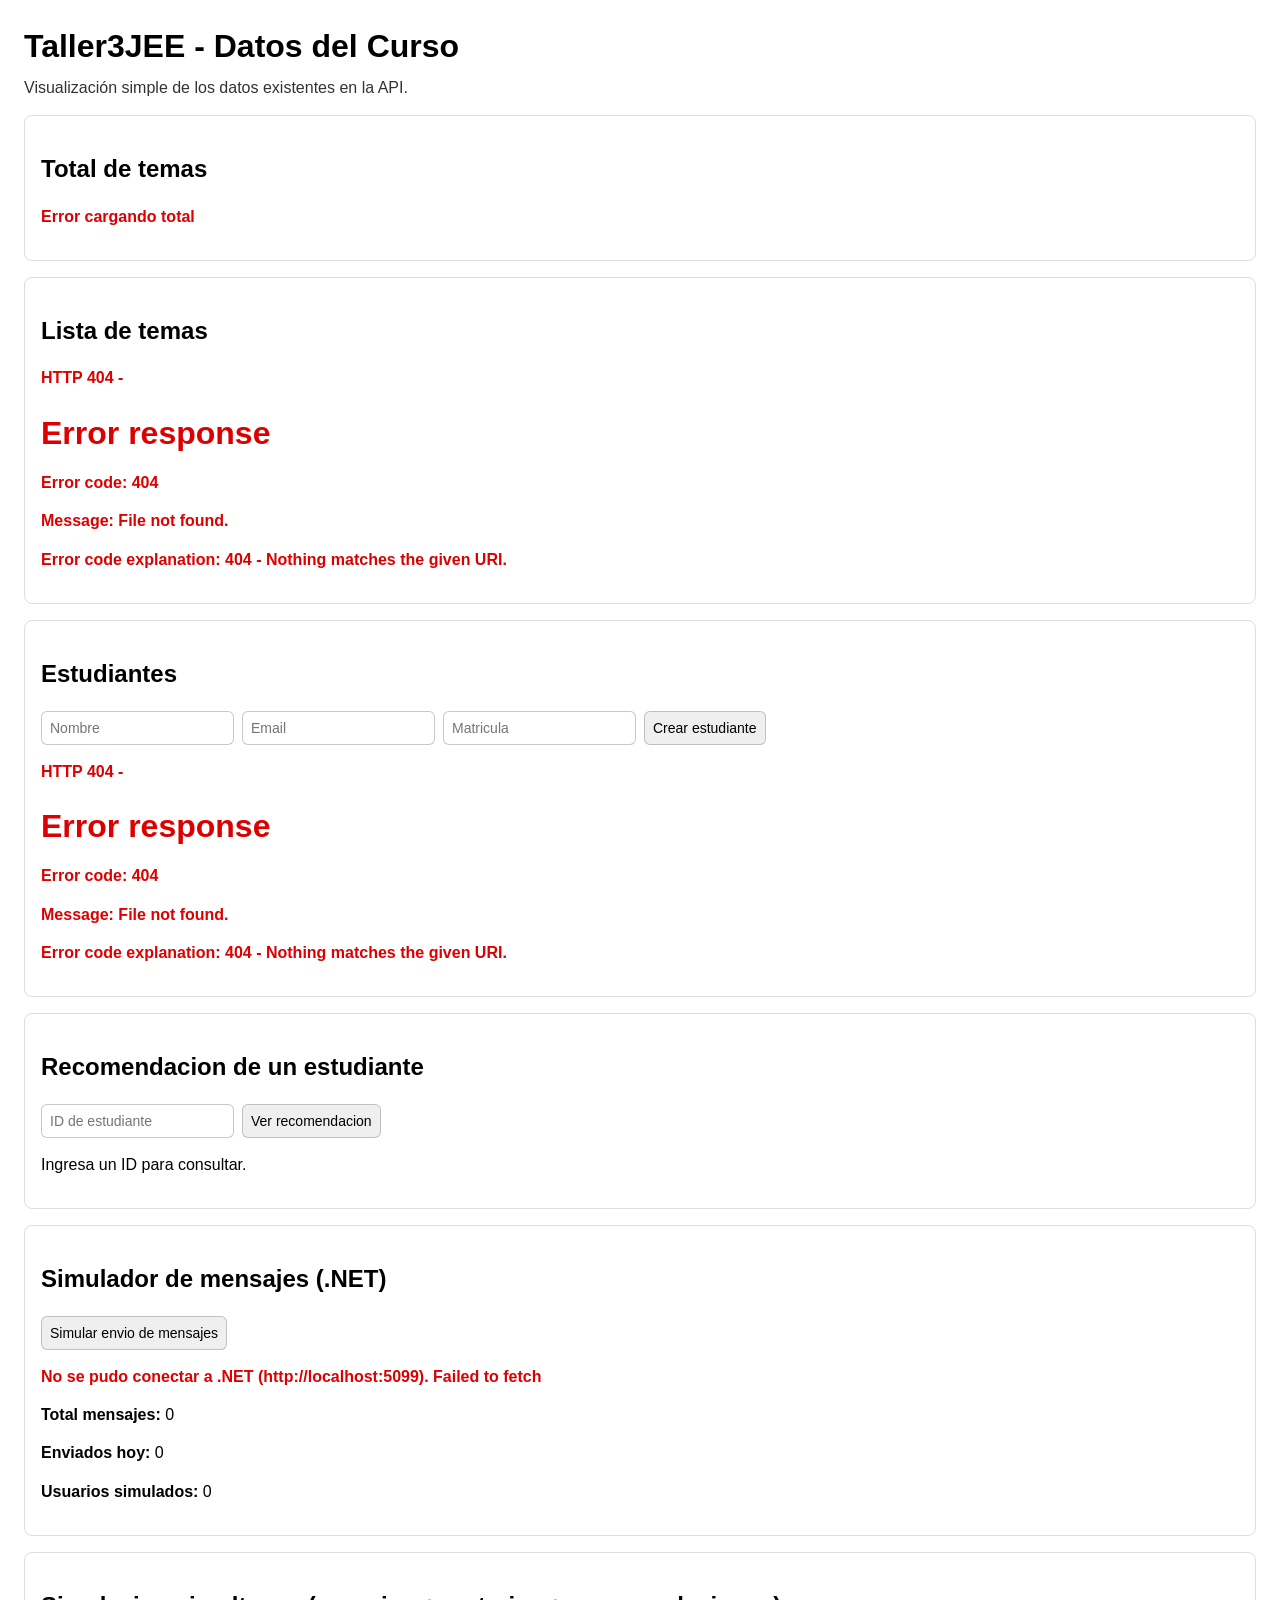
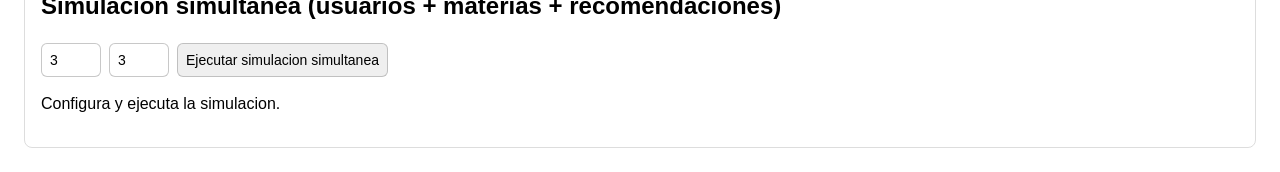
==== Taller3JEE-main/src/main/resources/static/index.html @ c7342e8e "Test para pruebas" ====
<!doctype html>
<html lang="es">
<head>
    <meta charset="UTF-8">
    <meta name="viewport" content="width=device-width, initial-scale=1.0">
    <title>Taller3JEE - Datos del Curso</title>
    <style>
        :root {
            color-scheme: light dark;
        }

        body {
            font-family: Arial, sans-serif;
            margin: 24px;
            line-height: 1.4;
        }

        h1 {
            margin-bottom: 8px;
        }

        .muted {
            opacity: 0.8;
            margin-top: 0;
        }

        .card {
            border: 1px solid #9995;
            border-radius: 8px;
            padding: 16px;
            margin-bottom: 16px;
        }

        .error {
            color: #d00;
            font-weight: bold;
        }

        ul {
            padding-left: 18px;
        }

        li {
            margin-bottom: 8px;
        }

        .badge {
            display: inline-block;
            border: 1px solid #9998;
            border-radius: 999px;
            padding: 2px 10px;
            font-size: 12px;
            margin-left: 8px;
        }

        .row {
            display: flex;
            gap: 8px;
            flex-wrap: wrap;
            margin-bottom: 8px;
        }

        input, button {
            padding: 8px;
            border-radius: 6px;
            border: 1px solid #9998;
            font-size: 14px;
        }

        button {
            cursor: pointer;
        }
    </style>
</head>
<body>
<h1>Taller3JEE - Datos del Curso</h1>
<p class="muted">Visualización simple de los datos existentes en la API.</p>

<div class="card">
    <h2>Total de temas</h2>
    <p id="total">Cargando...</p>
</div>

<div class="card">
    <h2>Lista de temas</h2>
    <p id="estadoTemas">Cargando temas...</p>
    <ul id="temas"></ul>
</div>

<div class="card">
    <h2>Estudiantes</h2>
    <div class="row">
        <input id="nombre" type="text" placeholder="Nombre">
        <input id="email" type="email" placeholder="Email">
        <input id="matricula" type="text" placeholder="Matricula">
        <button id="crearEstudianteBtn">Crear estudiante</button>
    </div>
    <p id="estadoEstudiantes">Cargando estudiantes...</p>
    <ul id="estudiantes"></ul>
</div>

<div class="card">
    <h2>Recomendacion de un estudiante</h2>
    <div class="row">
        <input id="estudianteIdRecomendacion" type="number" min="1" placeholder="ID de estudiante">
        <button id="verRecomendacionBtn">Ver recomendacion</button>
    </div>
    <p id="estadoRecomendacion">Ingresa un ID para consultar.</p>
    <div id="recomendacion"></div>
</div>

<div class="card">
    <h2>Simulador de mensajes (.NET)</h2>
    <div class="row">
        <button id="simularMensajesBtn">Simular envio de mensajes</button>
    </div>
    <p id="estadoMensajeriaDotnet">Cargando datos de mensajeria...</p>
    <p><strong>Total mensajes:</strong> <span id="dotnetTotalMensajes">0</span></p>
    <p><strong>Enviados hoy:</strong> <span id="dotnetEnviadosHoy">0</span></p>
    <p><strong>Usuarios simulados:</strong> <span id="dotnetUsuarios">0</span></p>
    <ul id="dotnetTipos"></ul>
</div>

<div class="card">
    <h2>Simulacion simultanea (usuarios + materias + recomendaciones)</h2>
    <div class="row">
        <input id="simUsuariosCantidad" type="number" min="1" max="10" value="3" placeholder="Usuarios">
        <input id="simMateriasPorUsuario" type="number" min="1" max="10" value="3" placeholder="Materias por usuario">
        <button id="simulacionCompletaBtn">Ejecutar simulacion simultanea</button>
    </div>
    <p id="estadoSimulacionCompleta">Configura y ejecuta la simulacion.</p>
    <ul id="resultadoSimulacionCompleta"></ul>
</div>

<script>
    const totalEl = document.getElementById("total");
    const estadoTemasEl = document.getElementById("estadoTemas");
    const temasEl = document.getElementById("temas");
    const estadoEstudiantesEl = document.getElementById("estadoEstudiantes");
    const estudiantesEl = document.getElementById("estudiantes");
    const estadoRecomendacionEl = document.getElementById("estadoRecomendacion");
    const recomendacionEl = document.getElementById("recomendacion");
    const estadoMensajeriaDotnetEl = document.getElementById("estadoMensajeriaDotnet");
    const dotnetTiposEl = document.getElementById("dotnetTipos");
    const estadoSimulacionCompletaEl = document.getElementById("estadoSimulacionCompleta");
    const resultadoSimulacionCompletaEl = document.getElementById("resultadoSimulacionCompleta");

    function escapeHtml(text) {
        return String(text ?? "")
            .replaceAll("&", "&amp;")
            .replaceAll("<", "&lt;")
            .replaceAll(">", "&gt;")
            .replaceAll('"', "&quot;")
            .replaceAll("'", "&#039;");
    }

    async function getJson(url, options) {
        const response = await fetch(url, options);
        if (!response.ok) {
            let details = "";
            try {
                details = await response.text();
            } catch (e) {
                details = "";
            }
            throw new Error(`HTTP ${response.status}${details ? ` - ${details}` : ""}`);
        }
        return response.json();
    }

    async function cargarDatos() {
        try {
            const [total, temas, estudiantes] = await Promise.all([
                getJson("/taller3jee/api/v1/cursos/total"),
                getJson("/taller3jee/api/v1/cursos/temas"),
                getJson("/taller3jee/api/v1/estudiantes")
            ]);

            totalEl.textContent = String(total);
            estadoTemasEl.textContent = temas.length
                ? `Se encontraron ${temas.length} temas.`
                : "No hay temas disponibles.";

            temasEl.innerHTML = "";

            for (const tema of temas) {
                const li = document.createElement("li");
                li.innerHTML = `
                    <strong>${tema.numeroOrden}. ${tema.titulo ?? "Sin título"}</strong>
                    <span class="badge">${tema.tipoTema ?? "N/A"}</span>
                    <br>
                    <small>${tema.descripcion ?? "Sin descripción"}</small>
                `;
                temasEl.appendChild(li);
            }

            estadoEstudiantesEl.textContent = estudiantes.length
                ? `Hay ${estudiantes.length} estudiantes registrados.`
                : "No hay estudiantes registrados.";

            estudiantesEl.innerHTML = "";
            for (const estudiante of estudiantes) {
                const li = document.createElement("li");
                li.innerHTML = `
                    <strong>ID ${estudiante.id} - ${escapeHtml(estudiante.nombre)}</strong>
                    <span class="badge">${escapeHtml(estudiante.estado ?? "N/A")}</span>
                    <br>
                    <small>${escapeHtml(estudiante.email)} | Matricula: ${escapeHtml(estudiante.matricula ?? "N/A")}</small>
                `;
                estudiantesEl.appendChild(li);
            }

            if (estudiantes.length > 0) {
                document.getElementById("estudianteIdRecomendacion").value = estudiantes[0].id;
            }
        } catch (error) {
            totalEl.innerHTML = '<span class="error">Error cargando total</span>';
            estadoTemasEl.innerHTML = `<span class="error">${error.message}</span>`;
            estadoEstudiantesEl.innerHTML = `<span class="error">${error.message}</span>`;
        }
    }

    async function crearEstudiante() {
        const nombre = document.getElementById("nombre").value.trim();
        const email = document.getElementById("email").value.trim();
        const matricula = document.getElementById("matricula").value.trim();

        if (!nombre || !email || !matricula) {
            estadoEstudiantesEl.innerHTML = '<span class="error">Completa nombre, email y matricula.</span>';
            return;
        }

        try {
            await getJson("/taller3jee/api/v1/estudiantes", {
                method: "POST",
                headers: { "Content-Type": "application/json" },
                body: JSON.stringify({ nombre, email, matricula })
            });
            estadoEstudiantesEl.textContent = "Estudiante creado correctamente.";
            document.getElementById("nombre").value = "";
            document.getElementById("email").value = "";
            document.getElementById("matricula").value = "";
            await cargarDatos();
        } catch (error) {
            estadoEstudiantesEl.innerHTML = `<span class="error">${error.message}</span>`;
        }
    }

    async function verRecomendacion() {
        const estudianteId = document.getElementById("estudianteIdRecomendacion").value.trim();
        if (!estudianteId) {
            estadoRecomendacionEl.innerHTML = '<span class="error">Ingresa un ID valido.</span>';
            return;
        }

        try {
            const recomendacion = await getJson(`/taller3jee/api/v1/recomendaciones/${estudianteId}`);
            estadoRecomendacionEl.textContent = "Recomendacion obtenida.";
            recomendacionEl.innerHTML = `
                <p><strong>Tema recomendado:</strong> ${escapeHtml(recomendacion.temaRecomendadoTitulo ?? "N/A")}</p>
                <p><strong>Tipo:</strong> ${escapeHtml(recomendacion.tipo ?? "N/A")}</p>
                <p><strong>Razon:</strong> ${escapeHtml(recomendacion.razon ?? "Sin razon disponible")}</p>
                <p><strong>Nivel de confianza:</strong> ${escapeHtml(recomendacion.nivelConfianza ?? "N/A")}</p>
            `;
        } catch (error) {
            estadoRecomendacionEl.innerHTML = `<span class="error">${error.message}</span>`;
            recomendacionEl.innerHTML = "";
        }
    }

    async function cargarMensajeriaDotnet() {
        try {
            const [resumen, tipos] = await Promise.all([
                getJson("http://localhost:5099/api/estadisticas/resumen"),
                getJson("http://localhost:5099/api/estadisticas/tipo")
            ]);

            document.getElementById("dotnetTotalMensajes").textContent = resumen.totalMensajes ?? 0;
            document.getElementById("dotnetEnviadosHoy").textContent = resumen.enviadosHoy ?? 0;
            document.getElementById("dotnetUsuarios").textContent = resumen.totalUsuarios ?? 0;

            dotnetTiposEl.innerHTML = "";
            tipos.forEach(item => {
                const li = document.createElement("li");
                li.textContent = `${item.tipo}: ${item.cantidad} (${item.porcentaje}%)`;
                dotnetTiposEl.appendChild(li);
            });

            estadoMensajeriaDotnetEl.textContent = "Mensajeria sincronizada correctamente con .NET.";
        } catch (error) {
            estadoMensajeriaDotnetEl.innerHTML = `<span class="error">No se pudo conectar a .NET (http://localhost:5099). ${error.message}</span>`;
        }
    }

    async function simularMensajesDotnet() {
        try {
            await getJson("http://localhost:5099/api/simulacion/ejecutar?cantidadMensajes=5", {
                method: "POST"
            });
            estadoMensajeriaDotnetEl.textContent = "Simulacion ejecutada en .NET.";
            await cargarMensajeriaDotnet();
        } catch (error) {
            estadoMensajeriaDotnetEl.innerHTML = `<span class="error">${error.message}</span>`;
        }
    }

    function mezclarArreglo(arreglo) {
        const copia = [...arreglo];
        for (let i = copia.length - 1; i > 0; i--) {
            const j = Math.floor(Math.random() * (i + 1));
            [copia[i], copia[j]] = [copia[j], copia[i]];
        }
        return copia;
    }

    async function simularUsuarioConMaterias(temas, materiasPorUsuario, indice) {
        const now = Date.now();
        const estudiantePayload = {
            nombre: `SimUser ${indice + 1} - ${now}`,
            email: `simuser${indice + 1}_${now}@demo.local`,
            matricula: `SIM-${now}-${indice + 1}`
        };

        const estudiante = await getJson("/taller3jee/api/v1/estudiantes", {
            method: "POST",
            headers: { "Content-Type": "application/json" },
            body: JSON.stringify(estudiantePayload)
        });

        const temasUnicos = mezclarArreglo(temas).slice(0, materiasPorUsuario);
        const resultadosMaterias = await Promise.all(
            temasUnicos.map(t =>
                getJson("/taller3jee/api/v1/simulacion/ejercicio", {
                    method: "POST",
                    headers: { "Content-Type": "application/json" },
                    body: JSON.stringify({ estudianteId: estudiante.id, temaId: t.id })
                })
            )
        );

        const recomendacion = await getJson(`/taller3jee/api/v1/recomendaciones/${estudiante.id}`);

        return {
            estudiante,
            temas: temasUnicos,
            resultadosMaterias,
            recomendacion
        };
    }

    async function simulacionCompleta() {
        const usuariosCantidad = Number(document.getElementById("simUsuariosCantidad").value || "0");
        const materiasPorUsuario = Number(document.getElementById("simMateriasPorUsuario").value || "0");

        if (usuariosCantidad < 1 || materiasPorUsuario < 1) {
            estadoSimulacionCompletaEl.innerHTML = '<span class="error">Cantidad de usuarios y materias debe ser mayor a 0.</span>';
            return;
        }

        try {
            estadoSimulacionCompletaEl.textContent = "Ejecutando simulacion simultanea...";
            resultadoSimulacionCompletaEl.innerHTML = "";

            const temas = await getJson("/taller3jee/api/v1/cursos/temas");
            if (!temas.length) {
                estadoSimulacionCompletaEl.innerHTML = '<span class="error">No hay materias disponibles.</span>';
                return;
            }

            const materiasAUsar = Math.min(materiasPorUsuario, temas.length);

            const simulacionesUsuariosPromise = Promise.all(
                Array.from({ length: usuariosCantidad }, (_, idx) =>
                    simularUsuarioConMaterias(temas, materiasAUsar, idx)
                )
            );

            const simulacionMensajesPromise = getJson(
                `http://localhost:5099/api/simulacion/ejecutar?cantidadMensajes=${Math.max(usuariosCantidad * materiasAUsar, 3)}`,
                { method: "POST" }
            ).catch(() => null);

            const [simulacionesUsuarios, simulacionMensajes] = await Promise.all([
                simulacionesUsuariosPromise,
                simulacionMensajesPromise
            ]);

            for (const item of simulacionesUsuarios) {
                const li = document.createElement("li");
                const materiasTexto = item.temas.map(t => `${t.numeroOrden}. ${t.titulo}`).join(" | ");
                li.innerHTML = `
                    <strong>${escapeHtml(item.estudiante.nombre)} (ID ${item.estudiante.id})</strong><br>
                    <small>Materias simuladas (sin repetir): ${escapeHtml(materiasTexto)}</small><br>
                    <small>Recomendacion: ${escapeHtml(item.recomendacion.tipo ?? "N/A")} - ${escapeHtml(item.recomendacion.temaRecomendadoTitulo ?? "Sin tema")}</small>
                `;
                resultadoSimulacionCompletaEl.appendChild(li);
            }

            const estadoMensajes = simulacionMensajes
                ? `Mensajeria .NET: ${simulacionMensajes.mensajesGenerados ?? 0} mensajes generados.`
                : "Mensajeria .NET no disponible en este momento.";
            estadoSimulacionCompletaEl.textContent = `Simulacion completada para ${simulacionesUsuarios.length} usuarios. ${estadoMensajes}`;

            await Promise.all([cargarDatos(), cargarMensajeriaDotnet()]);
        } catch (error) {
            estadoSimulacionCompletaEl.innerHTML = `<span class="error">${error.message}</span>`;
        }
    }

    document.getElementById("crearEstudianteBtn").addEventListener("click", crearEstudiante);
    document.getElementById("verRecomendacionBtn").addEventListener("click", verRecomendacion);
    document.getElementById("simularMensajesBtn").addEventListener("click", simularMensajesDotnet);
    document.getElementById("simulacionCompletaBtn").addEventListener("click", simulacionCompleta);

    cargarDatos();
    cargarMensajeriaDotnet();
    setInterval(cargarMensajeriaDotnet, 7000);
</script>
</body>
</html>
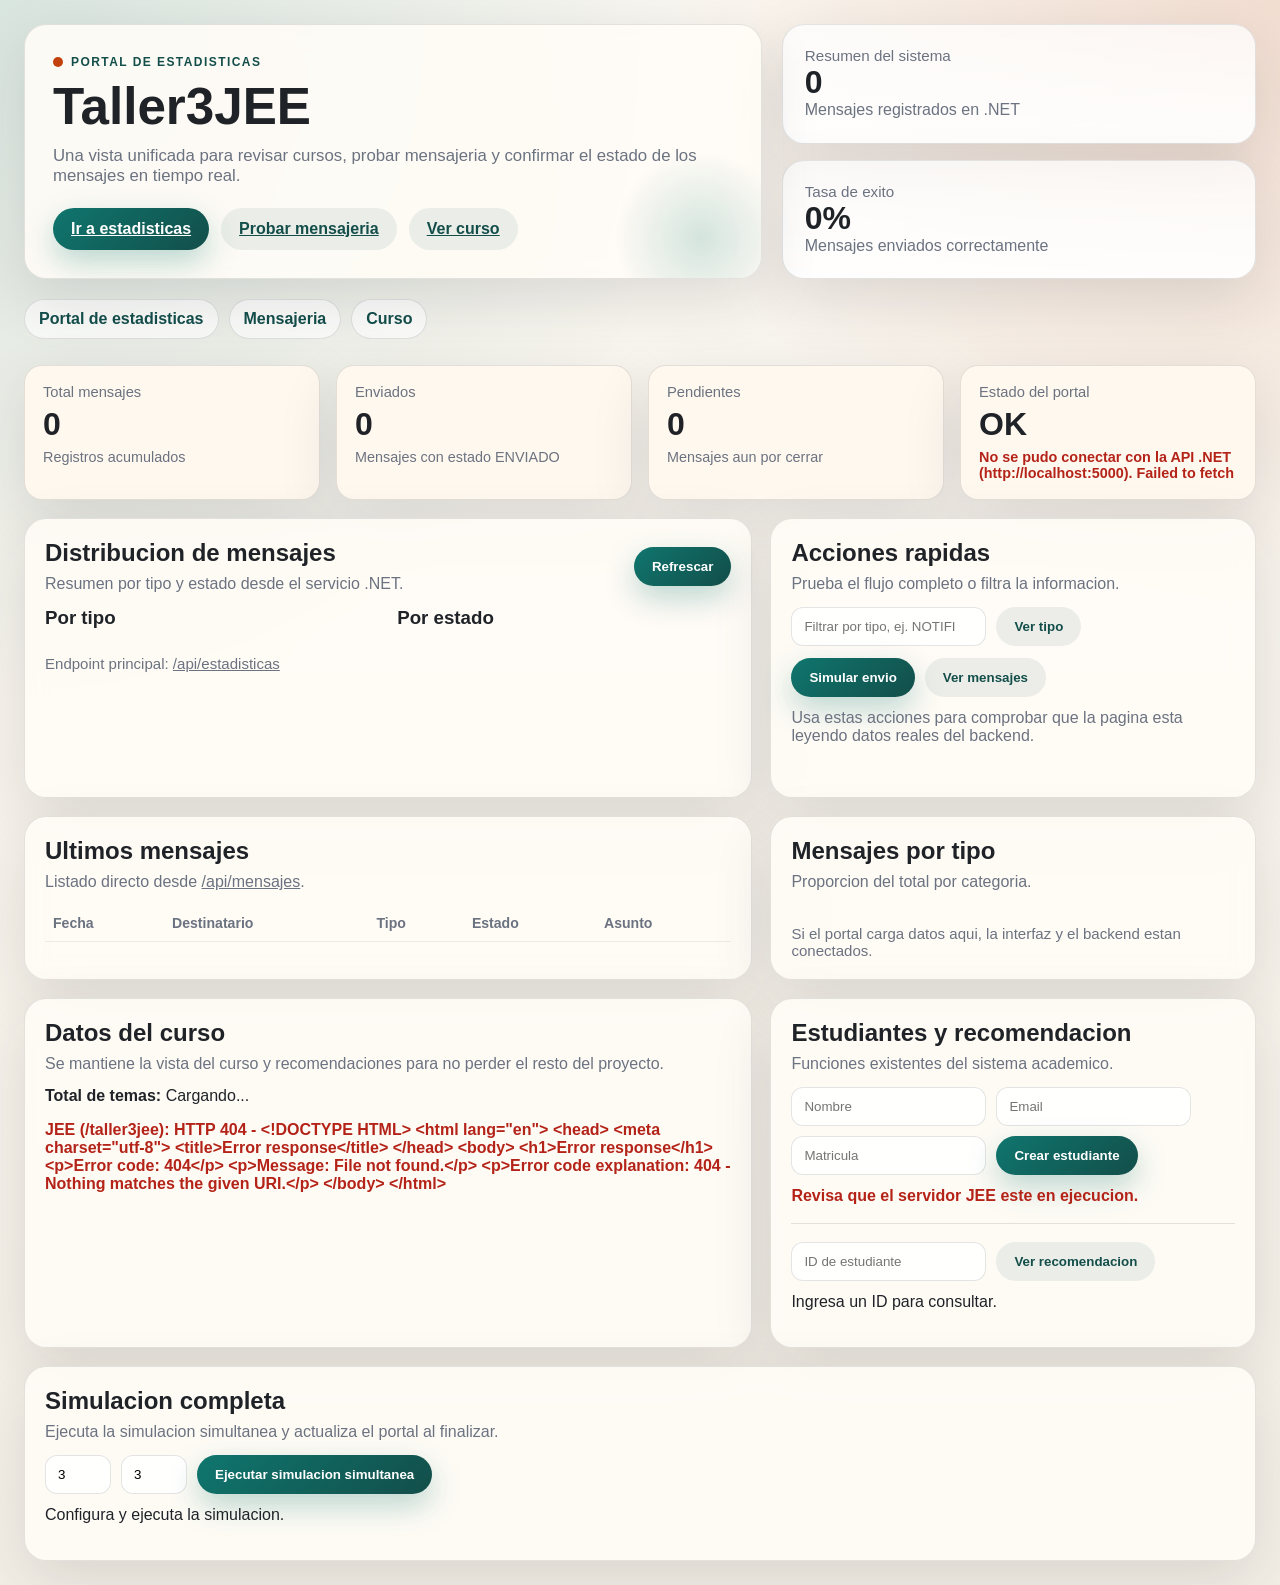
==== commit bc8f7090: "Update project and add README for execution" ====
--- a/Taller3JEE-main/src/main/resources/static/index.html
+++ b/Taller3JEE-main/src/main/resources/static/index.html
@@ -3,136 +3,590 @@
 <head>
     <meta charset="UTF-8">
     <meta name="viewport" content="width=device-width, initial-scale=1.0">
-    <title>Taller3JEE - Datos del Curso</title>
+    <title>Taller3JEE - Portal de Estadisticas</title>
     <style>
         :root {
-            color-scheme: light dark;
+            --bg: #f4efe6;
+            --panel: rgba(255, 252, 247, 0.9);
+            --panel-strong: #fff8ef;
+            --text: #1f2328;
+            --muted: #6b7280;
+            --border: rgba(31, 35, 40, 0.12);
+            --primary: #0f766e;
+            --primary-2: #134e4a;
+            --accent: #c2410c;
+            --success: #1d7f4f;
+            --danger: #b42318;
+            --shadow: 0 20px 60px rgba(31, 35, 40, 0.12);
+        }
+
+        * {
+            box-sizing: border-box;
+        }
+
+        html {
+            scroll-behavior: smooth;
         }
 
         body {
-            font-family: Arial, sans-serif;
-            margin: 24px;
-            line-height: 1.4;
+            margin: 0;
+            color: var(--text);
+            font-family: "Segoe UI", Tahoma, Geneva, Verdana, sans-serif;
+            background:
+                radial-gradient(circle at top left, rgba(15, 118, 110, 0.14), transparent 35%),
+                radial-gradient(circle at top right, rgba(194, 65, 12, 0.14), transparent 30%),
+                linear-gradient(180deg, #faf7f1 0%, var(--bg) 100%);
+        }
+
+        a {
+            color: inherit;
+        }
+
+        .shell {
+            max-width: 1280px;
+            margin: 0 auto;
+            padding: 24px;
+        }
+
+        .hero {
+            display: grid;
+            grid-template-columns: 1.4fr 0.9fr;
+            gap: 20px;
+            align-items: stretch;
+            margin-bottom: 20px;
+        }
+
+        .hero-panel,
+        .card {
+            background: var(--panel);
+            border: 1px solid var(--border);
+            border-radius: 22px;
+            box-shadow: var(--shadow);
+            backdrop-filter: blur(10px);
+        }
+
+        .hero-panel {
+            padding: 28px;
+            position: relative;
+            overflow: hidden;
+        }
+
+        .hero-panel::after {
+            content: "";
+            position: absolute;
+            inset: auto -30px -50px auto;
+            width: 180px;
+            height: 180px;
+            border-radius: 50%;
+            background: radial-gradient(circle, rgba(15, 118, 110, 0.18), transparent 68%);
+        }
+
+        .eyebrow {
+            display: inline-flex;
+            align-items: center;
+            gap: 8px;
+            font-size: 12px;
+            letter-spacing: 0.12em;
+            text-transform: uppercase;
+            color: var(--primary-2);
+            font-weight: 700;
+            margin-bottom: 12px;
+        }
+
+        .eyebrow::before {
+            content: "";
+            width: 10px;
+            height: 10px;
+            border-radius: 999px;
+            background: var(--accent);
+        }
+
+        h1, h2, h3, p {
+            margin-top: 0;
         }
 
         h1 {
-            margin-bottom: 8px;
-        }
-
-        .muted {
-            opacity: 0.8;
-            margin-top: 0;
+            font-size: clamp(2rem, 4vw, 3.6rem);
+            line-height: 1;
+            margin-bottom: 14px;
+        }
+
+        .lead {
+            max-width: 720px;
+            font-size: 1.05rem;
+            color: var(--muted);
+            margin-bottom: 22px;
+        }
+
+        .hero-actions {
+            display: flex;
+            gap: 12px;
+            flex-wrap: wrap;
+        }
+
+        .button,
+        button {
+            border: 0;
+            border-radius: 999px;
+            padding: 12px 18px;
+            cursor: pointer;
+            font-weight: 700;
+            transition: transform 0.18s ease, box-shadow 0.18s ease, background 0.18s ease;
+        }
+
+        .button:hover,
+        button:hover {
+            transform: translateY(-1px);
+        }
+
+        .button.primary,
+        button.primary {
+            background: linear-gradient(135deg, var(--primary), var(--primary-2));
+            color: white;
+            box-shadow: 0 12px 30px rgba(15, 118, 110, 0.28);
+        }
+
+        .button.secondary,
+        button.secondary {
+            background: rgba(19, 78, 74, 0.08);
+            color: var(--primary-2);
+        }
+
+        .hero-side {
+            display: grid;
+            gap: 16px;
+        }
+
+        .summary-chip {
+            padding: 22px;
+            border-radius: 22px;
+            background: linear-gradient(180deg, rgba(255,255,255,0.72), rgba(255,255,255,0.92));
+            border: 1px solid var(--border);
+            box-shadow: var(--shadow);
+        }
+
+        .summary-chip .value {
+            font-size: 2rem;
+            font-weight: 800;
+        }
+
+        .summary-chip .label {
+            color: var(--muted);
+            font-size: 0.95rem;
+        }
+
+        .nav {
+            display: flex;
+            flex-wrap: wrap;
+            gap: 10px;
+            margin: 20px 0 26px;
+        }
+
+        .nav a {
+            text-decoration: none;
+            padding: 10px 14px;
+            border-radius: 999px;
+            background: rgba(255,255,255,0.7);
+            border: 1px solid var(--border);
+            color: var(--primary-2);
+            font-weight: 700;
+        }
+
+        .grid-portal {
+            display: grid;
+            grid-template-columns: repeat(4, minmax(0, 1fr));
+            gap: 16px;
+            margin-bottom: 18px;
+        }
+
+        .metric {
+            padding: 18px;
+            background: var(--panel-strong);
+            border: 1px solid var(--border);
+            border-radius: 18px;
+            box-shadow: var(--shadow);
+        }
+
+        .metric .label {
+            color: var(--muted);
+            font-size: 0.92rem;
+        }
+
+        .metric .value {
+            font-size: 2rem;
+            font-weight: 800;
+            margin-top: 6px;
+        }
+
+        .metric .detail {
+            color: var(--muted);
+            font-size: 0.9rem;
+            margin-top: 6px;
+        }
+
+        .layout {
+            display: grid;
+            grid-template-columns: 1.2fr 0.8fr;
+            gap: 18px;
+            margin-bottom: 18px;
         }
 
         .card {
-            border: 1px solid #9995;
-            border-radius: 8px;
-            padding: 16px;
-            margin-bottom: 16px;
-        }
-
-        .error {
-            color: #d00;
-            font-weight: bold;
-        }
-
-        ul {
-            padding-left: 18px;
-        }
-
-        li {
-            margin-bottom: 8px;
+            padding: 20px;
+        }
+
+        .card-header {
+            display: flex;
+            align-items: center;
+            justify-content: space-between;
+            gap: 10px;
+            margin-bottom: 14px;
+        }
+
+        .card-header p {
+            color: var(--muted);
+            margin-bottom: 0;
+        }
+
+        .stat-list {
+            display: grid;
+            gap: 12px;
+        }
+
+        .stat-row {
+            display: grid;
+            grid-template-columns: 120px 1fr 70px;
+            gap: 10px;
+            align-items: center;
+        }
+
+        .bar {
+            height: 12px;
+            background: rgba(19, 78, 74, 0.12);
+            border-radius: 999px;
+            overflow: hidden;
+        }
+
+        .bar > span {
+            display: block;
+            height: 100%;
+            border-radius: inherit;
+            background: linear-gradient(90deg, var(--primary), #2f855a);
+        }
+
+        .mini-list {
+            display: grid;
+            gap: 10px;
+            padding-left: 0;
+            list-style: none;
+        }
+
+        .mini-list li {
+            padding: 12px 14px;
+            border-radius: 14px;
+            border: 1px solid var(--border);
+            background: rgba(255,255,255,0.65);
         }
 
         .badge {
-            display: inline-block;
-            border: 1px solid #9998;
+            display: inline-flex;
+            align-items: center;
+            gap: 6px;
+            padding: 4px 10px;
             border-radius: 999px;
-            padding: 2px 10px;
+            background: rgba(15, 118, 110, 0.12);
+            color: var(--primary-2);
             font-size: 12px;
-            margin-left: 8px;
+            font-weight: 700;
+        }
+
+        .badge.success {
+            background: rgba(29, 127, 79, 0.12);
+            color: var(--success);
+        }
+
+        .badge.danger {
+            background: rgba(180, 35, 24, 0.12);
+            color: var(--danger);
         }
 
         .row {
             display: flex;
-            gap: 8px;
+            gap: 10px;
             flex-wrap: wrap;
+            margin-bottom: 12px;
+        }
+
+        input, select {
+            padding: 11px 12px;
+            border-radius: 12px;
+            border: 1px solid var(--border);
+            background: rgba(255,255,255,0.9);
+            min-width: 0;
+        }
+
+        table {
+            width: 100%;
+            border-collapse: collapse;
+        }
+
+        th, td {
+            text-align: left;
+            padding: 10px 8px;
+            border-bottom: 1px solid rgba(31, 35, 40, 0.08);
+            vertical-align: top;
+        }
+
+        th {
+            color: var(--muted);
+            font-size: 0.88rem;
+        }
+
+        .error {
+            color: var(--danger);
+            font-weight: 700;
+        }
+
+        .muted {
+            color: var(--muted);
+        }
+
+        .section-title {
             margin-bottom: 8px;
         }
 
-        input, button {
-            padding: 8px;
-            border-radius: 6px;
-            border: 1px solid #9998;
-            font-size: 14px;
-        }
-
-        button {
-            cursor: pointer;
+        .split {
+            display: grid;
+            grid-template-columns: 1fr 1fr;
+            gap: 18px;
+        }
+
+        .footer-note {
+            margin-top: 18px;
+            font-size: 0.94rem;
+            color: var(--muted);
+        }
+
+        @media (max-width: 980px) {
+            .hero,
+            .layout,
+            .split,
+            .grid-portal {
+                grid-template-columns: 1fr;
+            }
+
+            .stat-row {
+                grid-template-columns: 1fr;
+            }
         }
     </style>
 </head>
 <body>
-<h1>Taller3JEE - Datos del Curso</h1>
-<p class="muted">Visualización simple de los datos existentes en la API.</p>
-
-<div class="card">
-    <h2>Total de temas</h2>
-    <p id="total">Cargando...</p>
+<div class="shell">
+    <section class="hero">
+        <div class="hero-panel">
+            <div class="eyebrow">Portal de estadisticas</div>
+            <h1>Taller3JEE</h1>
+            <p class="lead">
+                Una vista unificada para revisar cursos, probar mensajeria y confirmar el estado de los mensajes
+                en tiempo real.
+            </p>
+            <div class="hero-actions">
+                <a class="button primary" href="#portal-estadisticas">Ir a estadisticas</a>
+                <a class="button secondary" href="#mensajeria">Probar mensajeria</a>
+                <a class="button secondary" href="#curso">Ver curso</a>
+            </div>
+        </div>
+
+        <div class="hero-side">
+            <div class="summary-chip">
+                <div class="label">Resumen del sistema</div>
+                <div class="value" id="resumenTotalMensajes">0</div>
+                <div class="muted">Mensajes registrados en .NET</div>
+            </div>
+            <div class="summary-chip">
+                <div class="label">Tasa de exito</div>
+                <div class="value" id="resumenTasaExito">0%</div>
+                <div class="muted">Mensajes enviados correctamente</div>
+            </div>
+        </div>
+    </section>
+
+    <nav class="nav">
+        <a href="#portal-estadisticas">Portal de estadisticas</a>
+        <a href="#mensajeria">Mensajeria</a>
+        <a href="#curso">Curso</a>
+    </nav>
+
+    <section id="portal-estadisticas" class="grid-portal">
+        <div class="metric">
+            <div class="label">Total mensajes</div>
+            <div class="value" id="dotnetTotalMensajes">0</div>
+            <div class="detail">Registros acumulados</div>
+        </div>
+            <div class="metric">
+                <div class="label">Enviados</div>
+                <div class="value" id="dotnetEnviadosHoy">0</div>
+                <div class="detail">Mensajes con estado ENVIADO</div>
+            </div>
+            <div class="metric">
+                <div class="label">Pendientes</div>
+                <div class="value" id="dotnetUsuarios">0</div>
+                <div class="detail">Mensajes aun por cerrar</div>
+        </div>
+        <div class="metric">
+            <div class="label">Estado del portal</div>
+            <div class="value" id="portalEstado">OK</div>
+            <div class="detail" id="estadoMensajeriaDotnet">Cargando estadisticas...</div>
+        </div>
+    </section>
+
+    <section class="layout">
+        <div class="card">
+            <div class="card-header">
+                <div>
+                    <h2 class="section-title">Distribucion de mensajes</h2>
+                    <p>Resumen por tipo y estado desde el servicio .NET.</p>
+                </div>
+                <button id="refrescarEstadisticasBtn" class="primary">Refrescar</button>
+            </div>
+            <div class="split">
+                <div>
+                    <h3 class="section-title">Por tipo</h3>
+                    <div id="barraTipos" class="stat-list"></div>
+                </div>
+                <div>
+                    <h3 class="section-title">Por estado</h3>
+                    <div id="barraEstados" class="stat-list"></div>
+                </div>
+            </div>
+            <div class="footer-note">
+                Endpoint principal: <a href="http://localhost:5000/api/estadisticas" target="_blank">/api/estadisticas</a>
+            </div>
+        </div>
+
+        <div class="card">
+            <div class="card-header">
+                <div>
+                    <h2 class="section-title">Acciones rapidas</h2>
+                    <p>Prueba el flujo completo o filtra la informacion.</p>
+                </div>
+            </div>
+            <div class="row">
+                <input id="tipoFiltro" type="text" list="tiposDisponibles" placeholder="Filtrar por tipo, ej. NOTIFICACION">
+                <datalist id="tiposDisponibles">
+                    <option value="NOTIFICACION"></option>
+                    <option value="ALERTA"></option>
+                    <option value="CONFIRMACION"></option>
+                    <option value="REPORTE"></option>
+                </datalist>
+                <button id="filtrarTipoBtn" class="secondary">Ver tipo</button>
+            </div>
+            <div class="row">
+                <button id="simularMensajesBtn" class="primary">Simular envio</button>
+                <button id="verMensajesBtn" class="secondary">Ver mensajes</button>
+            </div>
+            <p class="muted">Usa estas acciones para comprobar que la pagina esta leyendo datos reales del backend.</p>
+            <ul id="resultadoFiltro" class="mini-list"></ul>
+        </div>
+    </section>
+
+    <section id="mensajeria" class="layout">
+        <div class="card">
+            <div class="card-header">
+                <div>
+                    <h2 class="section-title">Ultimos mensajes</h2>
+                    <p>Listado directo desde <a href="http://localhost:5000/api/mensajes" target="_blank">/api/mensajes</a>.</p>
+                </div>
+            </div>
+            <table>
+                <thead>
+                <tr>
+                    <th>Fecha</th>
+                    <th>Destinatario</th>
+                    <th>Tipo</th>
+                    <th>Estado</th>
+                    <th>Asunto</th>
+                </tr>
+                </thead>
+                <tbody id="tablaMensajes"></tbody>
+            </table>
+        </div>
+
+        <div class="card">
+            <div class="card-header">
+                <div>
+                    <h2 class="section-title">Mensajes por tipo</h2>
+                    <p>Proporcion del total por categoria.</p>
+                </div>
+            </div>
+            <ul id="dotnetTipos" class="mini-list"></ul>
+            <div class="footer-note">Si el portal carga datos aqui, la interfaz y el backend estan conectados.</div>
+        </div>
+    </section>
+
+    <section id="curso" class="layout">
+        <div class="card">
+            <div class="card-header">
+                <div>
+                    <h2 class="section-title">Datos del curso</h2>
+                    <p>Se mantiene la vista del curso y recomendaciones para no perder el resto del proyecto.</p>
+                </div>
+            </div>
+            <p><strong>Total de temas:</strong> <span id="total">Cargando...</span></p>
+            <p id="estadoTemas">Cargando temas...</p>
+            <ul id="temas"></ul>
+        </div>
+
+        <div class="card">
+            <div class="card-header">
+                <div>
+                    <h2 class="section-title">Estudiantes y recomendacion</h2>
+                    <p>Funciones existentes del sistema academico.</p>
+                </div>
+            </div>
+            <div class="row">
+                <input id="nombre" type="text" placeholder="Nombre">
+                <input id="email" type="email" placeholder="Email">
+                <input id="matricula" type="text" placeholder="Matricula">
+                <button id="crearEstudianteBtn" class="primary">Crear estudiante</button>
+            </div>
+            <p id="estadoEstudiantes">Cargando estudiantes...</p>
+            <ul id="estudiantes"></ul>
+            <hr style="border:0;border-top:1px solid var(--border);margin:18px 0;">
+            <div class="row">
+                <input id="estudianteIdRecomendacion" type="number" min="1" placeholder="ID de estudiante">
+                <button id="verRecomendacionBtn" class="secondary">Ver recomendacion</button>
+            </div>
+            <p id="estadoRecomendacion">Ingresa un ID para consultar.</p>
+            <div id="recomendacion"></div>
+        </div>
+    </section>
+
+    <section class="card" id="simulacion">
+        <div class="card-header">
+            <div>
+                <h2 class="section-title">Simulacion completa</h2>
+                <p>Ejecuta la simulacion simultanea y actualiza el portal al finalizar.</p>
+            </div>
+        </div>
+        <div class="row">
+            <input id="simUsuariosCantidad" type="number" min="1" max="10" value="3" placeholder="Usuarios">
+            <input id="simMateriasPorUsuario" type="number" min="1" max="10" value="3" placeholder="Materias por usuario">
+            <button id="simulacionCompletaBtn" class="primary">Ejecutar simulacion simultanea</button>
+        </div>
+        <p id="estadoSimulacionCompleta">Configura y ejecuta la simulacion.</p>
+        <ul id="resultadoSimulacionCompleta"></ul>
+    </section>
 </div>
 
-<div class="card">
-    <h2>Lista de temas</h2>
-    <p id="estadoTemas">Cargando temas...</p>
-    <ul id="temas"></ul>
-</div>
-
-<div class="card">
-    <h2>Estudiantes</h2>
-    <div class="row">
-        <input id="nombre" type="text" placeholder="Nombre">
-        <input id="email" type="email" placeholder="Email">
-        <input id="matricula" type="text" placeholder="Matricula">
-        <button id="crearEstudianteBtn">Crear estudiante</button>
-    </div>
-    <p id="estadoEstudiantes">Cargando estudiantes...</p>
-    <ul id="estudiantes"></ul>
-</div>
-
-<div class="card">
-    <h2>Recomendacion de un estudiante</h2>
-    <div class="row">
-        <input id="estudianteIdRecomendacion" type="number" min="1" placeholder="ID de estudiante">
-        <button id="verRecomendacionBtn">Ver recomendacion</button>
-    </div>
-    <p id="estadoRecomendacion">Ingresa un ID para consultar.</p>
-    <div id="recomendacion"></div>
-</div>
-
-<div class="card">
-    <h2>Simulador de mensajes (.NET)</h2>
-    <div class="row">
-        <button id="simularMensajesBtn">Simular envio de mensajes</button>
-    </div>
-    <p id="estadoMensajeriaDotnet">Cargando datos de mensajeria...</p>
-    <p><strong>Total mensajes:</strong> <span id="dotnetTotalMensajes">0</span></p>
-    <p><strong>Enviados hoy:</strong> <span id="dotnetEnviadosHoy">0</span></p>
-    <p><strong>Usuarios simulados:</strong> <span id="dotnetUsuarios">0</span></p>
-    <ul id="dotnetTipos"></ul>
-</div>
-
-<div class="card">
-    <h2>Simulacion simultanea (usuarios + materias + recomendaciones)</h2>
-    <div class="row">
-        <input id="simUsuariosCantidad" type="number" min="1" max="10" value="3" placeholder="Usuarios">
-        <input id="simMateriasPorUsuario" type="number" min="1" max="10" value="3" placeholder="Materias por usuario">
-        <button id="simulacionCompletaBtn">Ejecutar simulacion simultanea</button>
-    </div>
-    <p id="estadoSimulacionCompleta">Configura y ejecuta la simulacion.</p>
-    <ul id="resultadoSimulacionCompleta"></ul>
-</div>
-
 <script>
+    // Desde file:// las rutas relativas (/taller3jee/...) no apuntan al servidor JEE; usar URL absoluta.
+    const DOTNET_BASE = "http://localhost:5000";
+    const JEE_BASE = window.location.protocol === "file:"
+        ? "http://localhost:8082/taller3jee"
+        : "/taller3jee";
+
     const totalEl = document.getElementById("total");
     const estadoTemasEl = document.getElementById("estadoTemas");
     const temasEl = document.getElementById("temas");
@@ -142,6 +596,10 @@
     const recomendacionEl = document.getElementById("recomendacion");
     const estadoMensajeriaDotnetEl = document.getElementById("estadoMensajeriaDotnet");
     const dotnetTiposEl = document.getElementById("dotnetTipos");
+    const tablaMensajesEl = document.getElementById("tablaMensajes");
+    const barraTiposEl = document.getElementById("barraTipos");
+    const barraEstadosEl = document.getElementById("barraEstados");
+    const resultadoFiltroEl = document.getElementById("resultadoFiltro");
     const estadoSimulacionCompletaEl = document.getElementById("estadoSimulacionCompleta");
     const resultadoSimulacionCompletaEl = document.getElementById("resultadoSimulacionCompleta");
 
@@ -160,7 +618,7 @@
             let details = "";
             try {
                 details = await response.text();
-            } catch (e) {
+            } catch (error) {
                 details = "";
             }
             throw new Error(`HTTP ${response.status}${details ? ` - ${details}` : ""}`);
@@ -168,56 +626,126 @@
         return response.json();
     }
 
-    async function cargarDatos() {
-        try {
-            const [total, temas, estudiantes] = await Promise.all([
-                getJson("/taller3jee/api/v1/cursos/total"),
-                getJson("/taller3jee/api/v1/cursos/temas"),
-                getJson("/taller3jee/api/v1/estudiantes")
-            ]);
-
-            totalEl.textContent = String(total);
-            estadoTemasEl.textContent = temas.length
-                ? `Se encontraron ${temas.length} temas.`
-                : "No hay temas disponibles.";
-
-            temasEl.innerHTML = "";
-
-            for (const tema of temas) {
-                const li = document.createElement("li");
-                li.innerHTML = `
+    function renderBars(container, entries, palette) {
+        container.innerHTML = "";
+        const total = entries.reduce((sum, item) => sum + item.cantidad, 0) || 1;
+
+        for (const item of entries) {
+            const row = document.createElement("div");
+            row.className = "stat-row";
+            const width = Math.max((item.cantidad / total) * 100, 4).toFixed(2);
+            row.innerHTML = `
+                <strong>${escapeHtml(item.label)}</strong>
+                <div class="bar"><span style="width:${width}%; background:${palette};"></span></div>
+                <span>${item.cantidad}</span>
+            `;
+            container.appendChild(row);
+        }
+    }
+
+    function setSummary(totalMensajes, tasaExito) {
+        document.getElementById("resumenTotalMensajes").textContent = String(totalMensajes ?? 0);
+        document.getElementById("resumenTasaExito").textContent = `${tasaExito ?? 0}%`;
+    }
+
+    async function cargarDatosJee() {
+        const [totalTemas, temas, estudiantes] = await Promise.all([
+            getJson(`${JEE_BASE}/api/v1/cursos/total`),
+            getJson(`${JEE_BASE}/api/v1/cursos/temas`),
+            getJson(`${JEE_BASE}/api/v1/estudiantes`)
+        ]);
+
+        totalEl.textContent = String(totalTemas);
+        estadoTemasEl.textContent = temas.length
+            ? `Se encontraron ${temas.length} temas.`
+            : "No hay temas disponibles.";
+
+        temasEl.innerHTML = "";
+        for (const tema of temas) {
+            const li = document.createElement("li");
+            li.innerHTML = `
                     <strong>${tema.numeroOrden}. ${tema.titulo ?? "Sin título"}</strong>
                     <span class="badge">${tema.tipoTema ?? "N/A"}</span>
                     <br>
                     <small>${tema.descripcion ?? "Sin descripción"}</small>
                 `;
-                temasEl.appendChild(li);
-            }
-
-            estadoEstudiantesEl.textContent = estudiantes.length
-                ? `Hay ${estudiantes.length} estudiantes registrados.`
-                : "No hay estudiantes registrados.";
-
-            estudiantesEl.innerHTML = "";
-            for (const estudiante of estudiantes) {
-                const li = document.createElement("li");
-                li.innerHTML = `
+            temasEl.appendChild(li);
+        }
+
+        estadoEstudiantesEl.textContent = estudiantes.length
+            ? `Hay ${estudiantes.length} estudiantes registrados.`
+            : "No hay estudiantes registrados.";
+
+        estudiantesEl.innerHTML = "";
+        for (const estudiante of estudiantes) {
+            const li = document.createElement("li");
+            li.innerHTML = `
                     <strong>ID ${estudiante.id} - ${escapeHtml(estudiante.nombre)}</strong>
                     <span class="badge">${escapeHtml(estudiante.estado ?? "N/A")}</span>
                     <br>
                     <small>${escapeHtml(estudiante.email)} | Matricula: ${escapeHtml(estudiante.matricula ?? "N/A")}</small>
                 `;
-                estudiantesEl.appendChild(li);
-            }
-
-            if (estudiantes.length > 0) {
-                document.getElementById("estudianteIdRecomendacion").value = estudiantes[0].id;
-            }
-        } catch (error) {
-            totalEl.innerHTML = '<span class="error">Error cargando total</span>';
-            estadoTemasEl.innerHTML = `<span class="error">${error.message}</span>`;
-            estadoEstudiantesEl.innerHTML = `<span class="error">${error.message}</span>`;
-        }
+            estudiantesEl.appendChild(li);
+        }
+
+        if (estudiantes.length > 0) {
+            document.getElementById("estudianteIdRecomendacion").value = estudiantes[0].id;
+        }
+    }
+
+    async function cargarDatosDotnet() {
+        const [estadisticas, mensajes] = await Promise.all([
+            getJson(`${DOTNET_BASE}/api/estadisticas`),
+            getJson(`${DOTNET_BASE}/api/mensajes?page=1&pageSize=8`)
+        ]);
+
+        document.getElementById("dotnetTotalMensajes").textContent = String(estadisticas.total ?? 0);
+        document.getElementById("dotnetEnviadosHoy").textContent = String(estadisticas.porEstado?.ENVIADO ?? 0);
+        document.getElementById("dotnetUsuarios").textContent = String(estadisticas.porEstado?.PENDIENTE ?? 0);
+
+        setSummary(estadisticas.total ?? 0, estadisticas.tasaExito ?? 0);
+
+        barraTiposEl.innerHTML = "";
+        const tipos = Object.entries(estadisticas.porTipo ?? {}).map(([label, cantidad]) => ({ label, cantidad }));
+        renderBars(barraTiposEl, tipos, "linear-gradient(90deg, #0f766e, #134e4a)");
+
+        barraEstadosEl.innerHTML = "";
+        const estados = Object.entries(estadisticas.porEstado ?? {}).map(([label, cantidad]) => ({ label, cantidad }));
+        renderBars(barraEstadosEl, estados, "linear-gradient(90deg, #c2410c, #7c2d12)");
+
+        dotnetTiposEl.innerHTML = "";
+        tipos.forEach(item => {
+            const li = document.createElement("li");
+            li.textContent = `${item.label}: ${item.cantidad}`;
+            dotnetTiposEl.appendChild(li);
+        });
+
+        tablaMensajesEl.innerHTML = "";
+        (mensajes.items ?? []).forEach(mensaje => {
+            const row = document.createElement("tr");
+            row.innerHTML = `
+                    <td>${new Date(mensaje.fechaRecibido).toLocaleString()}</td>
+                    <td>${escapeHtml(mensaje.destinatario)}</td>
+                    <td>${escapeHtml(String(mensaje.tipoMensaje ?? "N/A"))}</td>
+                    <td><span class="badge ${mensaje.estadoEnvio === 1 ? "success" : mensaje.estadoEnvio === 2 ? "danger" : ""}">${escapeHtml(String(mensaje.estadoEnvio ?? "N/A"))}</span></td>
+                    <td>${escapeHtml(mensaje.asunto)}</td>
+                `;
+            tablaMensajesEl.appendChild(row);
+        });
+
+        estadoMensajeriaDotnetEl.textContent = "Portal de estadisticas conectado a .NET y listo.";
+    }
+
+    async function cargarEstadisticas() {
+        const dotnetPromise = cargarDatosDotnet().catch(error => {
+            estadoMensajeriaDotnetEl.innerHTML =
+                `<span class="error">No se pudo conectar con la API .NET (${DOTNET_BASE}). ${escapeHtml(error.message)}</span>`;
+        });
+        const jeePromise = cargarDatosJee().catch(error => {
+            estadoTemasEl.innerHTML = `<span class="error">JEE (${JEE_BASE}): ${escapeHtml(error.message)}</span>`;
+            estadoEstudiantesEl.innerHTML = `<span class="error">Revisa que el servidor JEE este en ejecucion.</span>`;
+        });
+        await Promise.all([dotnetPromise, jeePromise]);
     }
 
     async function crearEstudiante() {
@@ -231,7 +759,7 @@
         }
 
         try {
-            await getJson("/taller3jee/api/v1/estudiantes", {
+            await getJson(`${JEE_BASE}/api/v1/estudiantes`, {
                 method: "POST",
                 headers: { "Content-Type": "application/json" },
                 body: JSON.stringify({ nombre, email, matricula })
@@ -240,7 +768,7 @@
             document.getElementById("nombre").value = "";
             document.getElementById("email").value = "";
             document.getElementById("matricula").value = "";
-            await cargarDatos();
+            await cargarEstadisticas();
         } catch (error) {
             estadoEstudiantesEl.innerHTML = `<span class="error">${error.message}</span>`;
         }
@@ -254,7 +782,7 @@
         }
 
         try {
-            const recomendacion = await getJson(`/taller3jee/api/v1/recomendaciones/${estudianteId}`);
+            const recomendacion = await getJson(`${JEE_BASE}/api/v1/recomendaciones/${estudianteId}`);
             estadoRecomendacionEl.textContent = "Recomendacion obtenida.";
             recomendacionEl.innerHTML = `
                 <p><strong>Tema recomendado:</strong> ${escapeHtml(recomendacion.temaRecomendadoTitulo ?? "N/A")}</p>
@@ -268,39 +796,34 @@
         }
     }
 
-    async function cargarMensajeriaDotnet() {
-        try {
-            const [resumen, tipos] = await Promise.all([
-                getJson("http://localhost:5099/api/estadisticas/resumen"),
-                getJson("http://localhost:5099/api/estadisticas/tipo")
-            ]);
-
-            document.getElementById("dotnetTotalMensajes").textContent = resumen.totalMensajes ?? 0;
-            document.getElementById("dotnetEnviadosHoy").textContent = resumen.enviadosHoy ?? 0;
-            document.getElementById("dotnetUsuarios").textContent = resumen.totalUsuarios ?? 0;
-
-            dotnetTiposEl.innerHTML = "";
-            tipos.forEach(item => {
-                const li = document.createElement("li");
-                li.textContent = `${item.tipo}: ${item.cantidad} (${item.porcentaje}%)`;
-                dotnetTiposEl.appendChild(li);
-            });
-
-            estadoMensajeriaDotnetEl.textContent = "Mensajeria sincronizada correctamente con .NET.";
-        } catch (error) {
-            estadoMensajeriaDotnetEl.innerHTML = `<span class="error">No se pudo conectar a .NET (http://localhost:5099). ${error.message}</span>`;
-        }
-    }
-
     async function simularMensajesDotnet() {
         try {
-            await getJson("http://localhost:5099/api/simulacion/ejecutar?cantidadMensajes=5", {
+            await getJson(`${DOTNET_BASE}/api/simulacion/ejecutar?cantidadMensajes=5`, {
                 method: "POST"
             });
             estadoMensajeriaDotnetEl.textContent = "Simulacion ejecutada en .NET.";
-            await cargarMensajeriaDotnet();
+            await cargarEstadisticas();
         } catch (error) {
             estadoMensajeriaDotnetEl.innerHTML = `<span class="error">${error.message}</span>`;
+        }
+    }
+
+    async function filtrarPorTipo() {
+        const tipo = document.getElementById("tipoFiltro").value.trim();
+        if (!tipo) {
+            resultadoFiltroEl.innerHTML = '<li class="error">Escribe un tipo para consultar.</li>';
+            return;
+        }
+
+        try {
+            const data = await getJson(`${DOTNET_BASE}/api/estadisticas/por-tipo/${encodeURIComponent(tipo)}`);
+            resultadoFiltroEl.innerHTML = `
+                <li><strong>Tipo:</strong> ${escapeHtml(tipo)}</li>
+                <li><strong>Total:</strong> ${data.total ?? 0}</li>
+                <li><strong>Tasa exito:</strong> ${data.tasaExito ?? 0}%</li>
+            `;
+        } catch (error) {
+            resultadoFiltroEl.innerHTML = `<li class="error">${error.message}</li>`;
         }
     }
 
@@ -321,7 +844,7 @@
             matricula: `SIM-${now}-${indice + 1}`
         };
 
-        const estudiante = await getJson("/taller3jee/api/v1/estudiantes", {
+        const estudiante = await getJson(`${JEE_BASE}/api/v1/estudiantes`, {
             method: "POST",
             headers: { "Content-Type": "application/json" },
             body: JSON.stringify(estudiantePayload)
@@ -330,7 +853,7 @@
         const temasUnicos = mezclarArreglo(temas).slice(0, materiasPorUsuario);
         const resultadosMaterias = await Promise.all(
             temasUnicos.map(t =>
-                getJson("/taller3jee/api/v1/simulacion/ejercicio", {
+                getJson(`${JEE_BASE}/api/v1/simulacion/ejercicio`, {
                     method: "POST",
                     headers: { "Content-Type": "application/json" },
                     body: JSON.stringify({ estudianteId: estudiante.id, temaId: t.id })
@@ -338,7 +861,7 @@
             )
         );
 
-        const recomendacion = await getJson(`/taller3jee/api/v1/recomendaciones/${estudiante.id}`);
+        const recomendacion = await getJson(`${JEE_BASE}/api/v1/recomendaciones/${estudiante.id}`);
 
         return {
             estudiante,
@@ -361,7 +884,7 @@
             estadoSimulacionCompletaEl.textContent = "Ejecutando simulacion simultanea...";
             resultadoSimulacionCompletaEl.innerHTML = "";
 
-            const temas = await getJson("/taller3jee/api/v1/cursos/temas");
+            const temas = await getJson(`${JEE_BASE}/api/v1/cursos/temas`);
             if (!temas.length) {
                 estadoSimulacionCompletaEl.innerHTML = '<span class="error">No hay materias disponibles.</span>';
                 return;
@@ -376,7 +899,7 @@
             );
 
             const simulacionMensajesPromise = getJson(
-                `http://localhost:5099/api/simulacion/ejecutar?cantidadMensajes=${Math.max(usuariosCantidad * materiasAUsar, 3)}`,
+                `${DOTNET_BASE}/api/simulacion/ejecutar?cantidadMensajes=${Math.max(usuariosCantidad * materiasAUsar, 3)}`,
                 { method: "POST" }
             ).catch(() => null);
 
@@ -401,7 +924,7 @@
                 : "Mensajeria .NET no disponible en este momento.";
             estadoSimulacionCompletaEl.textContent = `Simulacion completada para ${simulacionesUsuarios.length} usuarios. ${estadoMensajes}`;
 
-            await Promise.all([cargarDatos(), cargarMensajeriaDotnet()]);
+            await cargarEstadisticas();
         } catch (error) {
             estadoSimulacionCompletaEl.innerHTML = `<span class="error">${error.message}</span>`;
         }
@@ -411,10 +934,12 @@
     document.getElementById("verRecomendacionBtn").addEventListener("click", verRecomendacion);
     document.getElementById("simularMensajesBtn").addEventListener("click", simularMensajesDotnet);
     document.getElementById("simulacionCompletaBtn").addEventListener("click", simulacionCompleta);
-
-    cargarDatos();
-    cargarMensajeriaDotnet();
-    setInterval(cargarMensajeriaDotnet, 7000);
+    document.getElementById("filtrarTipoBtn").addEventListener("click", filtrarPorTipo);
+    document.getElementById("verMensajesBtn").addEventListener("click", cargarEstadisticas);
+    document.getElementById("refrescarEstadisticasBtn").addEventListener("click", cargarEstadisticas);
+
+    cargarEstadisticas();
+    setInterval(cargarEstadisticas, 7000);
 </script>
 </body>
 </html>
